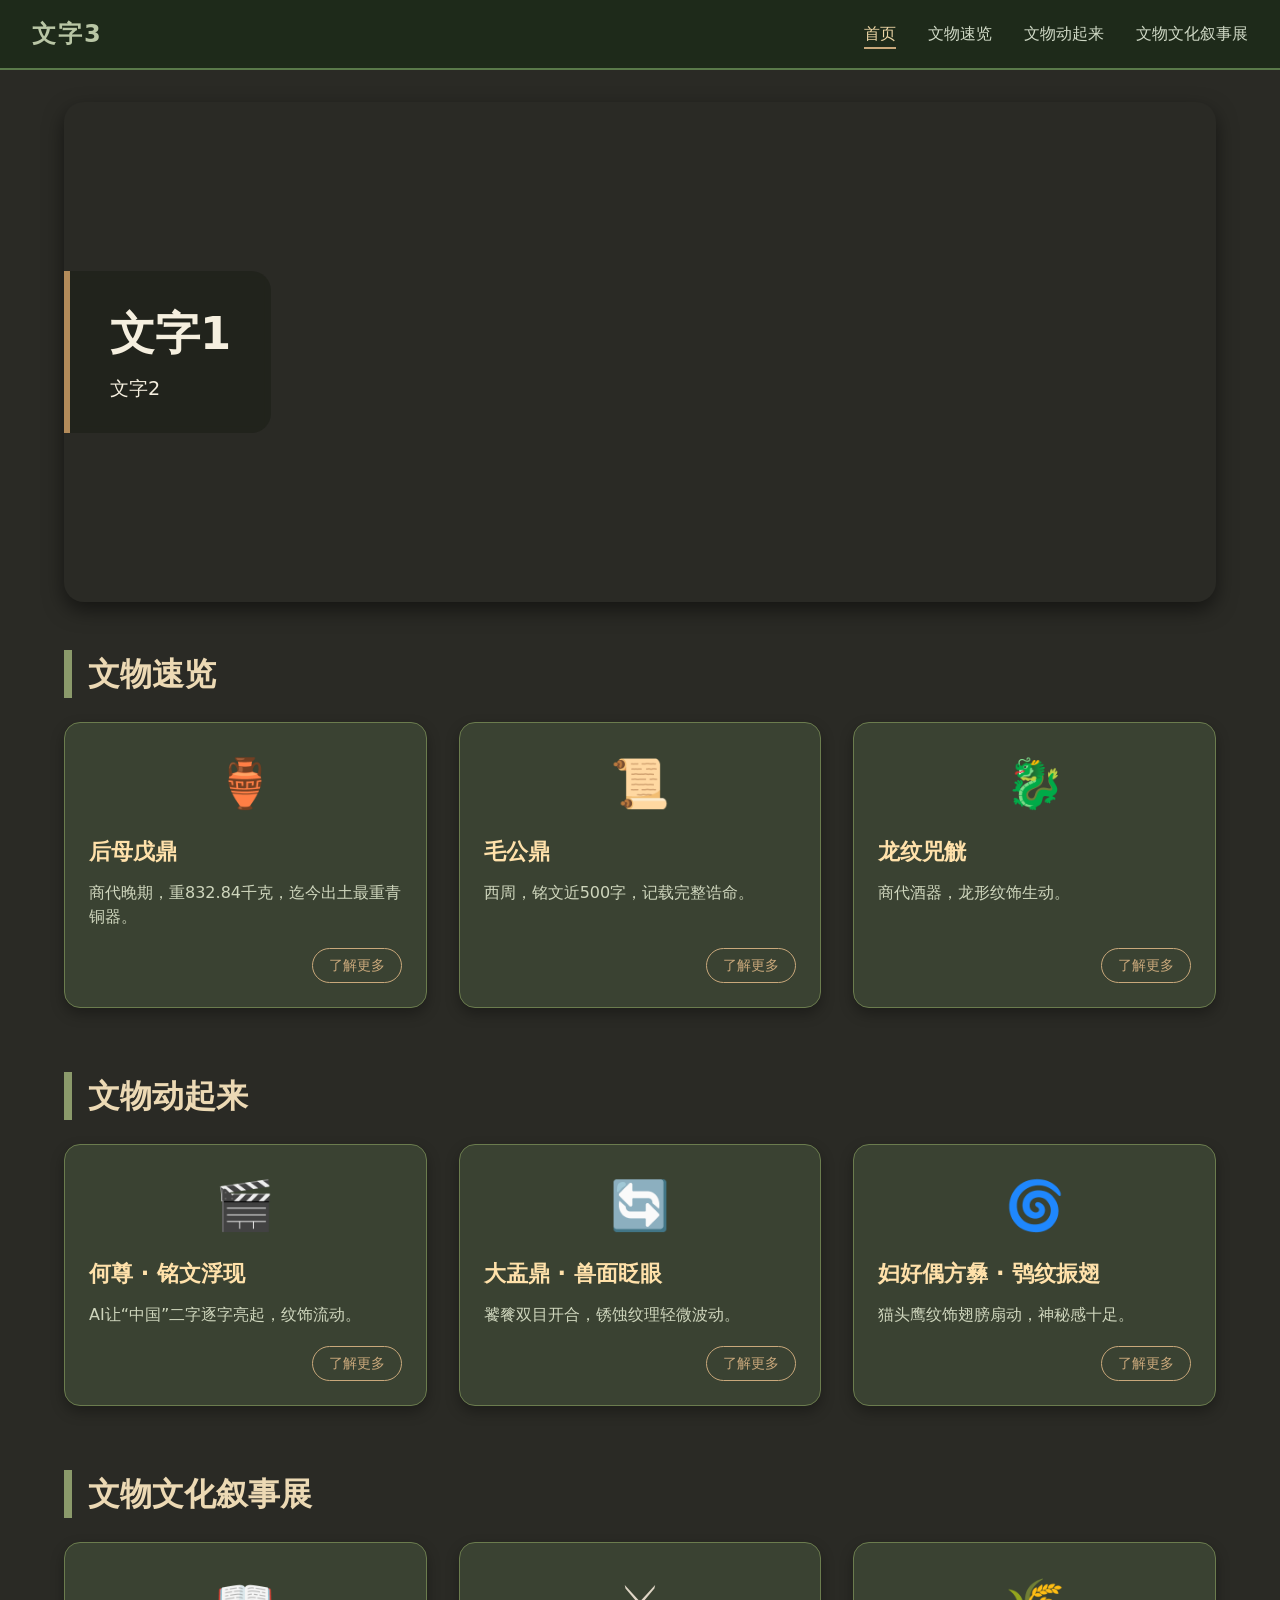
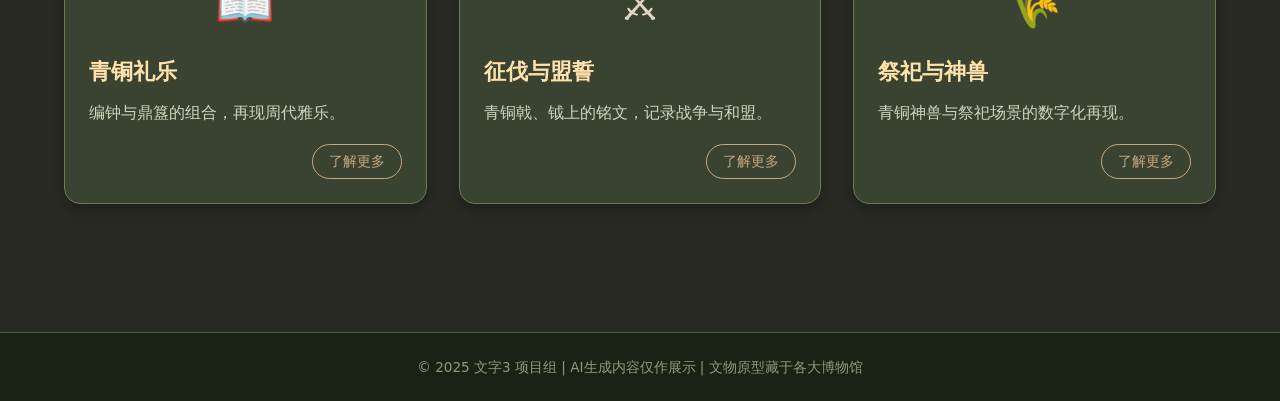
==== index.html @ 3810557e "Add files via upload" ====
<!DOCTYPE html>
<html lang="zh-CN">
<head>
    <meta charset="UTF-8">
    <meta name="viewport" content="width=device-width, initial-scale=1.0, user-scalable=yes">
    <title>文字3 | 青铜器AI活化</title>
    <link rel="stylesheet" href="css/style.css">
    <style>
        /* 临时内嵌样式确保导航栏立即生效，实际以外部CSS为准 */
        .navbar {
            display: flex;
            justify-content: space-between;
            align-items: center;
            background-color: #1e2a1a;
            padding: 1rem 2rem;
            color: #cfd8c5;
            flex-wrap: wrap;
            border-bottom: 2px solid #5a7a4a;
        }
        .logo {
            font-size: 1.5rem;
            font-weight: bold;
            letter-spacing: 2px;
            color: #b9c6a5;
        }
        .nav-links {
            display: flex;
            list-style: none;
            gap: 2rem;
        }
        .nav-links a {
            color: #cfd8c5;
            text-decoration: none;
            font-weight: 500;
            padding: 0.25rem 0;
            border-bottom: 2px solid transparent;
            transition: 0.2s;
        }
        .nav-links a:hover, .nav-links a.active {
            border-bottom-color: #c9a87b;
            color: #ecd5a5;
        }
        .hamburger {
            display: none;
            font-size: 1.8rem;
            cursor: pointer;
        }
        @media (max-width: 768px) {
            .nav-links {
                display: none;
                width: 100%;
                flex-direction: column;
                text-align: center;
                gap: 0.5rem;
                margin-top: 1rem;
            }
            .nav-links.active {
                display: flex;
            }
            .hamburger {
                display: block;
            }
        }
    </style>
</head>
<body>
    <header>
        <nav class="navbar">
            <div class="logo">文字3</div>
            <ul class="nav-links">
                <li><a href="index.html" class="active">首页</a></li>
                <li><a href="speed.html">文物速览</a></li>
                <li><a href="move.html">文物动起来</a></li>
                <li><a href="culture.html">文物文化叙事展</a></li>
            </ul>
            <div class="hamburger">☰</div>
        </nav>
    </header>

    <main>
        <section class="hero">
            <div class="hero-text-overlay">
                <h1>文字1</h1>
                <p>文字2</p>
            </div>
        </section>

        <section class="section-block">
            <h2 class="section-title">文物速览</h2>
            <div class="cards-grid">
                <div class="card">
                    <div class="card-img">🏺</div>
                    <h3>后母戊鼎</h3>
                    <p>商代晚期，重832.84千克，迄今出土最重青铜器。</p>
                    <a href="speed.html" class="btn-more">了解更多</a>
                </div>
                <div class="card">
                    <div class="card-img">📜</div>
                    <h3>毛公鼎</h3>
                    <p>西周，铭文近500字，记载完整诰命。</p>
                    <a href="speed.html" class="btn-more">了解更多</a>
                </div>
                <div class="card">
                    <div class="card-img">🐉</div>
                    <h3>龙纹兕觥</h3>
                    <p>商代酒器，龙形纹饰生动。</p>
                    <a href="speed.html" class="btn-more">了解更多</a>
                </div>
                <!-- 你可以继续添加更多卡片 -->
            </div>
        </section>

        <section class="section-block">
            <h2 class="section-title">文物动起来</h2>
            <div class="cards-grid">
                <div class="card">
                    <div class="card-img">🎬</div>
                    <h3>何尊 · 铭文浮现</h3>
                    <p>AI让“中国”二字逐字亮起，纹饰流动。</p>
                    <a href="move.html" class="btn-more">了解更多</a>
                </div>
                <div class="card">
                    <div class="card-img">🔄</div>
                    <h3>大盂鼎 · 兽面眨眼</h3>
                    <p>饕餮双目开合，锈蚀纹理轻微波动。</p>
                    <a href="move.html" class="btn-more">了解更多</a>
                </div>
                <div class="card">
                    <div class="card-img">🌀</div>
                    <h3>妇好偶方彝 · 鸮纹振翅</h3>
                    <p>猫头鹰纹饰翅膀扇动，神秘感十足。</p>
                    <a href="move.html" class="btn-more">了解更多</a>
                </div>
            </div>
        </section>

        <section class="section-block">
            <h2 class="section-title">文物文化叙事展</h2>
            <div class="cards-grid">
                <div class="card">
                    <div class="card-img">📖</div>
                    <h3>青铜礼乐</h3>
                    <p>编钟与鼎簋的组合，再现周代雅乐。</p>
                    <a href="culture.html" class="btn-more">了解更多</a>
                </div>
                <div class="card">
                    <div class="card-img">⚔️</div>
                    <h3>征伐与盟誓</h3>
                    <p>青铜戟、钺上的铭文，记录战争与和盟。</p>
                    <a href="culture.html" class="btn-more">了解更多</a>
                </div>
                <div class="card">
                    <div class="card-img">🌾</div>
                    <h3>祭祀与神兽</h3>
                    <p>青铜神兽与祭祀场景的数字化再现。</p>
                    <a href="culture.html" class="btn-more">了解更多</a>
                </div>
            </div>
        </section>
    </main>

    <footer>
        <p>© 2025 文字3 项目组 | AI生成内容仅作展示 | 文物原型藏于各大博物馆</p>
    </footer>

    <div id="videoModal" class="modal">
        <div class="modal-content">
            <span class="close">&times;</span>
            <div id="modal-body">信息加载中...</div>
        </div>
    </div>

    <script src="js/main.js"></script>
    <script>
        // 汉堡菜单功能
        document.querySelector('.hamburger')?.addEventListener('click', function() {
            document.querySelector('.nav-links').classList.toggle('active');
        });
    </script>
</body>
</html>
---- css/style.css ----
/* 全局重置与锈蚀青铜色调 */
* {
    margin: 0;
    padding: 0;
    box-sizing: border-box;
}

body {
    font-family: 'Segoe UI', Roboto, 'Noto Sans', system-ui, sans-serif;
    background-color: #2a2a25;
    color: #e0d6c6;
    line-height: 1.5;
    display: flex;
    flex-direction: column;
    min-height: 100vh;
}

main {
    flex: 1;
    max-width: 1200px;
    margin: 0 auto;
    padding: 2rem 1.5rem;
    width: 100%;
}

/* 导航栏 - 保证样式 */
.navbar {
    display: flex;
    justify-content: space-between;
    align-items: center;
    background-color: #1e2a1a;
    padding: 1rem 2rem;
    color: #cfd8c5;
    flex-wrap: wrap;
    border-bottom: 2px solid #5a7a4a;
}

.logo {
    font-size: 1.5rem;
    font-weight: bold;
    letter-spacing: 2px;
    color: #b9c6a5;
}

.nav-links {
    display: flex;
    list-style: none;
    gap: 2rem;
}

.nav-links a {
    color: #cfd8c5;
    text-decoration: none;
    font-weight: 500;
    padding: 0.25rem 0;
    border-bottom: 2px solid transparent;
    transition: 0.2s;
}

.nav-links a:hover,
.nav-links a.active {
    border-bottom-color: #c9a87b;
    color: #ecd5a5;
}

.hamburger {
    display: none;
    font-size: 1.8rem;
    cursor: pointer;
}

/* 主视觉 */
.hero {
    background-image: url('https://picsum.photos/id/104/1200/500');
    background-size: cover;
    background-position: center 30%;
    height: 500px;
    border-radius: 20px;
    position: relative;
    margin-bottom: 3rem;
    display: flex;
    align-items: center;
    box-shadow: 0 8px 20px rgba(0, 0, 0, 0.5);
}

.hero-text-overlay {
    background: rgba(30, 34, 25, 0.7);
    backdrop-filter: blur(3px);
    padding: 1.8rem 2.5rem;
    border-radius: 0 20px 20px 0;
    max-width: 500px;
    color: #f5efdf;
    border-left: 6px solid #b38b5a;
}

.hero-text-overlay h1 {
    font-size: 2.8rem;
    margin-bottom: 0.5rem;
}

.hero-text-overlay p {
    font-size: 1.2rem;
}

/* 板块通用样式 */
.section-block {
    margin-bottom: 4rem;
}

.section-title {
    font-size: 2rem;
    margin-bottom: 1.5rem;
    padding-left: 1rem;
    border-left: 8px solid #8b9a6b;
    color: #ecd9b4;
}

/* 卡片网格 */
.cards-grid {
    display: grid;
    grid-template-columns: repeat(auto-fill, minmax(280px, 1fr));
    gap: 2rem;
}

.card {
    background: #3a4232;
    border-radius: 1rem;
    padding: 1.5rem;
    transition: transform 0.2s, box-shadow 0.2s;
    box-shadow: 0 6px 14px rgba(0, 0, 0, 0.3);
    border: 1px solid #6b7c4e;
    display: flex;
    flex-direction: column;
}

.card:hover {
    transform: translateY(-5px);
    background: #4a5a3a;
}

.card-img {
    font-size: 3rem;
    margin-bottom: 1rem;
    text-align: center;
}

.card h3 {
    font-size: 1.4rem;
    margin-bottom: 0.75rem;
    color: #ffe1aa;
}

.card p {
    color: #cfd6bd;
    margin-bottom: 1.2rem;
    flex-grow: 1;
}

.btn-more {
    align-self: flex-end;
    background: none;
    border: 1px solid #c9a87b;
    color: #c9a87b;
    padding: 0.4rem 1rem;
    border-radius: 30px;
    cursor: pointer;
    font-size: 0.85rem;
    text-decoration: none;
    display: inline-block;
    transition: 0.2s;
    text-align: center;
}

.btn-more:hover {
    background-color: #c9a87b;
    color: #1e2a1a;
    border-color: #c9a87b;
}

/* 页脚 */
footer {
    text-align: center;
    padding: 1.5rem;
    background-color: #1a2215;
    color: #8f9a7a;
    font-size: 0.85rem;
    margin-top: 2rem;
    border-top: 1px solid #4f5e38;
}

/* 模态框 */
.modal {
    display: none;
    position: fixed;
    top: 0;
    left: 0;
    width: 100%;
    height: 100%;
    background-color: rgba(0, 0, 0, 0.85);
    align-items: center;
    justify-content: center;
    z-index: 1000;
}

.modal-content {
    background-color: #2c3222;
    border-radius: 1.5rem;
    width: 80%;
    max-width: 600px;
    padding: 1.5rem;
    color: #f0e4d5;
    position: relative;
    border: 1px solid #b38b5a;
}

.close {
    position: absolute;
    top: 0.5rem;
    right: 1rem;
    font-size: 2rem;
    cursor: pointer;
    color: #ffb882;
}

#modal-body {
    text-align: center;
    padding: 1rem;
}

/* 响应式 */
@media (max-width: 768px) {
    .nav-links {
        display: none;
        width: 100%;
        flex-direction: column;
        text-align: center;
        gap: 0.5rem;
        margin-top: 1rem;
    }

    .nav-links.active {
        display: flex;
    }

    .hamburger {
        display: block;
    }

    .hero {
        height: 300px;
    }

    .hero-text-overlay {
        padding: 1rem 1.5rem;
        max-width: 80%;
    }

    .hero-text-overlay h1 {
        font-size: 1.8rem;
    }

    .section-title {
        font-size: 1.6rem;
    }

    .cards-grid {
        grid-template-columns: 1fr;
    }

    .modal-content {
        width: 95%;
    }
}
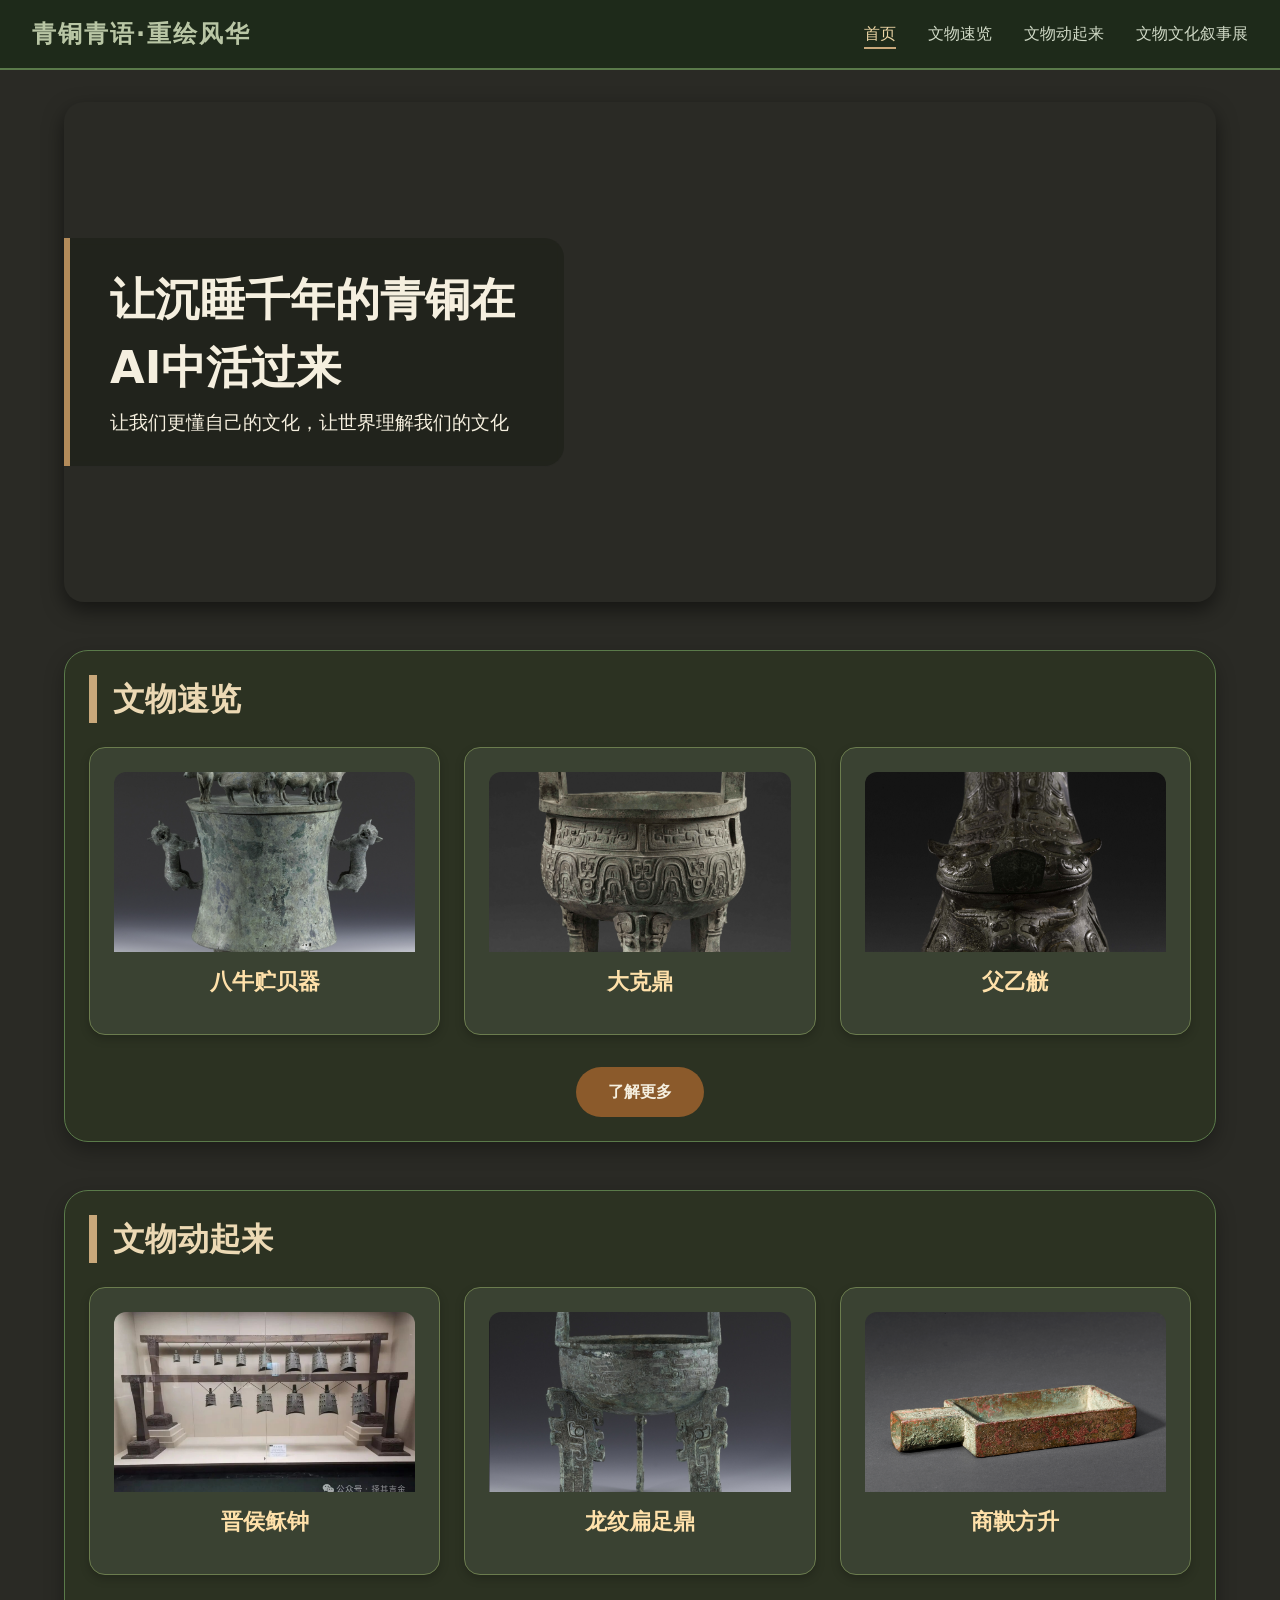
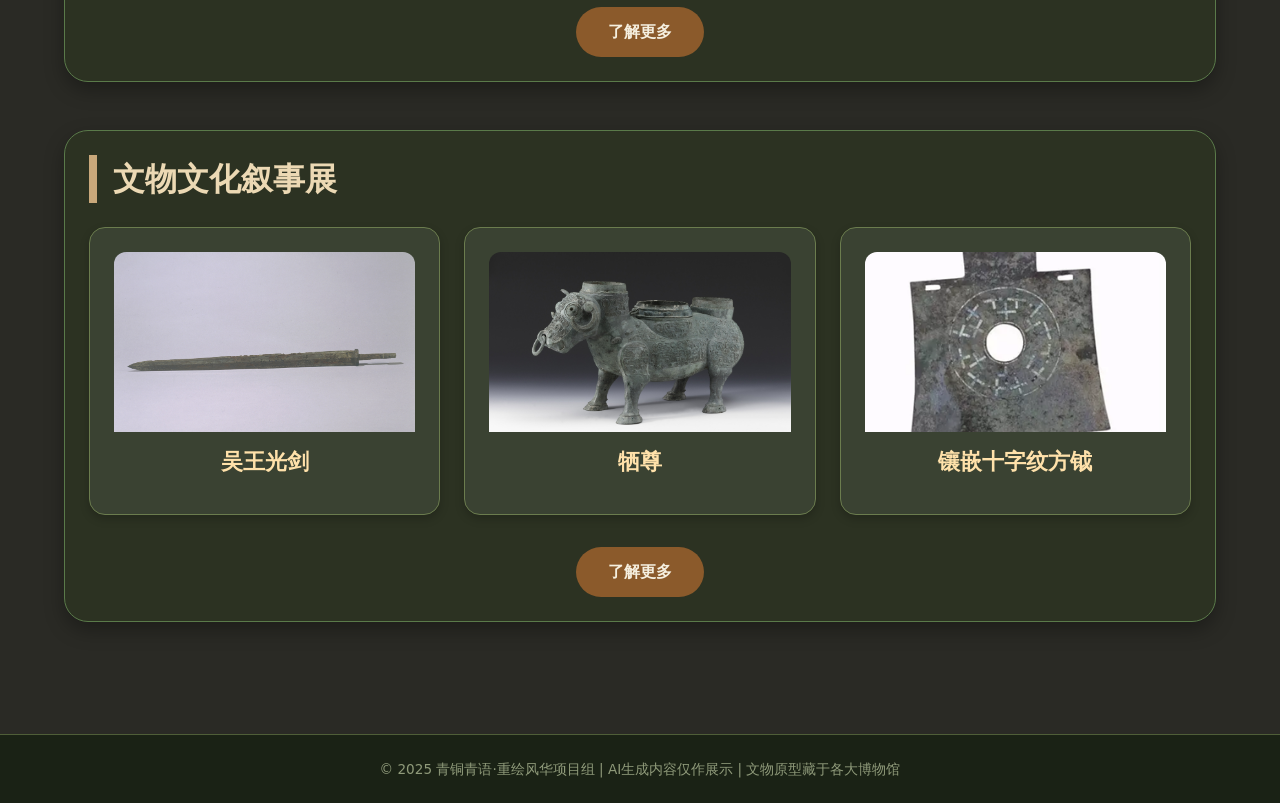
==== commit 2083fd0f: "添加文物动起来和文化叙事展的视频，完善详情页功能" ====
--- a/index.html
+++ b/index.html
@@ -3,70 +3,13 @@
 <head>
     <meta charset="UTF-8">
     <meta name="viewport" content="width=device-width, initial-scale=1.0, user-scalable=yes">
-    <title>文字3 | 青铜器AI活化</title>
+    <title>青铜青语·重绘风华 | 青铜器AI活化</title>
     <link rel="stylesheet" href="css/style.css">
-    <style>
-        /* 临时内嵌样式确保导航栏立即生效，实际以外部CSS为准 */
-        .navbar {
-            display: flex;
-            justify-content: space-between;
-            align-items: center;
-            background-color: #1e2a1a;
-            padding: 1rem 2rem;
-            color: #cfd8c5;
-            flex-wrap: wrap;
-            border-bottom: 2px solid #5a7a4a;
-        }
-        .logo {
-            font-size: 1.5rem;
-            font-weight: bold;
-            letter-spacing: 2px;
-            color: #b9c6a5;
-        }
-        .nav-links {
-            display: flex;
-            list-style: none;
-            gap: 2rem;
-        }
-        .nav-links a {
-            color: #cfd8c5;
-            text-decoration: none;
-            font-weight: 500;
-            padding: 0.25rem 0;
-            border-bottom: 2px solid transparent;
-            transition: 0.2s;
-        }
-        .nav-links a:hover, .nav-links a.active {
-            border-bottom-color: #c9a87b;
-            color: #ecd5a5;
-        }
-        .hamburger {
-            display: none;
-            font-size: 1.8rem;
-            cursor: pointer;
-        }
-        @media (max-width: 768px) {
-            .nav-links {
-                display: none;
-                width: 100%;
-                flex-direction: column;
-                text-align: center;
-                gap: 0.5rem;
-                margin-top: 1rem;
-            }
-            .nav-links.active {
-                display: flex;
-            }
-            .hamburger {
-                display: block;
-            }
-        }
-    </style>
 </head>
 <body>
     <header>
         <nav class="navbar">
-            <div class="logo">文字3</div>
+            <div class="logo">青铜青语·重绘风华</div>
             <ul class="nav-links">
                 <li><a href="index.html" class="active">首页</a></li>
                 <li><a href="speed.html">文物速览</a></li>
@@ -78,89 +21,83 @@
     </header>
 
     <main>
+        <!-- 主视觉区域 -->
         <section class="hero">
             <div class="hero-text-overlay">
-                <h1>文字1</h1>
-                <p>文字2</p>
+                <h1>让沉睡千年的青铜在AI中活过来</h1>
+                <p>让我们更懂自己的文化，让世界理解我们的文化</p>
             </div>
         </section>
 
-        <section class="section-block">
+        <!-- 文物速览 板块（大卡片） -->
+        <div class="section-card">
             <h2 class="section-title">文物速览</h2>
-            <div class="cards-grid">
+            <div class="inner-cards-grid">
                 <div class="card">
-                    <div class="card-img">🏺</div>
-                    <h3>后母戊鼎</h3>
-                    <p>商代晚期，重832.84千克，迄今出土最重青铜器。</p>
-                    <a href="speed.html" class="btn-more">了解更多</a>
+                    <img src="assets/images/八牛贮贝器/八牛贮贝器主图.png" alt="八牛贮贝器" class="card-img-real">
+                    <h3>八牛贮贝器</h3>
                 </div>
                 <div class="card">
-                    <div class="card-img">📜</div>
-                    <h3>毛公鼎</h3>
-                    <p>西周，铭文近500字，记载完整诰命。</p>
-                    <a href="speed.html" class="btn-more">了解更多</a>
+                    <img src="assets/images/大克鼎/大克鼎主图.jpg" alt="大克鼎" class="card-img-real">
+                    <h3>大克鼎</h3>
                 </div>
                 <div class="card">
-                    <div class="card-img">🐉</div>
-                    <h3>龙纹兕觥</h3>
-                    <p>商代酒器，龙形纹饰生动。</p>
-                    <a href="speed.html" class="btn-more">了解更多</a>
+                    <img src="assets/images/父乙觥/父乙觥主图.jpg" alt="父乙觥" class="card-img-real">
+                    <h3>父乙觥</h3>
                 </div>
-                <!-- 你可以继续添加更多卡片 -->
             </div>
-        </section>
+            <div class="more-btn-wrapper">
+                <a href="speed.html" class="btn-more-large">了解更多</a>
+            </div>
+        </div>
 
-        <section class="section-block">
+        <!-- 文物动起来 板块（大卡片） -->
+        <div class="section-card">
             <h2 class="section-title">文物动起来</h2>
-            <div class="cards-grid">
+            <div class="inner-cards-grid">
                 <div class="card">
-                    <div class="card-img">🎬</div>
-                    <h3>何尊 · 铭文浮现</h3>
-                    <p>AI让“中国”二字逐字亮起，纹饰流动。</p>
-                    <a href="move.html" class="btn-more">了解更多</a>
+                    <img src="assets/images/晋侯稣钟/晋侯稣钟主图.jpg" alt="晋侯稣钟" class="card-img-real">
+                    <h3>晋侯稣钟</h3>
                 </div>
                 <div class="card">
-                    <div class="card-img">🔄</div>
-                    <h3>大盂鼎 · 兽面眨眼</h3>
-                    <p>饕餮双目开合，锈蚀纹理轻微波动。</p>
-                    <a href="move.html" class="btn-more">了解更多</a>
+                    <img src="assets/images/龙纹扁足鼎/龙纹扁足鼎主图.png" alt="龙纹扁足鼎" class="card-img-real">
+                    <h3>龙纹扁足鼎</h3>
                 </div>
                 <div class="card">
-                    <div class="card-img">🌀</div>
-                    <h3>妇好偶方彝 · 鸮纹振翅</h3>
-                    <p>猫头鹰纹饰翅膀扇动，神秘感十足。</p>
-                    <a href="move.html" class="btn-more">了解更多</a>
+                    <img src="assets/images/商鞅方升/商鞅方升主图.jpg" alt="商鞅方升" class="card-img-real">
+                    <h3>商鞅方升</h3>
                 </div>
             </div>
-        </section>
+            <div class="more-btn-wrapper">
+                <a href="move.html" class="btn-more-large">了解更多</a>
+            </div>
+        </div>
 
-        <section class="section-block">
+        <!-- 文物文化叙事展 板块（大卡片） -->
+        <div class="section-card">
             <h2 class="section-title">文物文化叙事展</h2>
-            <div class="cards-grid">
+            <div class="inner-cards-grid">
                 <div class="card">
-                    <div class="card-img">📖</div>
-                    <h3>青铜礼乐</h3>
-                    <p>编钟与鼎簋的组合，再现周代雅乐。</p>
-                    <a href="culture.html" class="btn-more">了解更多</a>
+                    <img src="assets/images/吴王光剑/吴王光剑主图.jpg" alt="吴王光剑" class="card-img-real">
+                    <h3>吴王光剑</h3>
                 </div>
                 <div class="card">
-                    <div class="card-img">⚔️</div>
-                    <h3>征伐与盟誓</h3>
-                    <p>青铜戟、钺上的铭文，记录战争与和盟。</p>
-                    <a href="culture.html" class="btn-more">了解更多</a>
+                    <img src="assets/images/牺尊/牺尊主图.jpg" alt="牺尊" class="card-img-real">
+                    <h3>牺尊</h3>
                 </div>
                 <div class="card">
-                    <div class="card-img">🌾</div>
-                    <h3>祭祀与神兽</h3>
-                    <p>青铜神兽与祭祀场景的数字化再现。</p>
-                    <a href="culture.html" class="btn-more">了解更多</a>
+                    <img src="assets/images/镶嵌十字纹方钺/镶嵌十字纹方钺主图.png" alt="镶嵌十字纹方钺" class="card-img-real">
+                    <h3>镶嵌十字纹方钺</h3>
                 </div>
             </div>
-        </section>
+            <div class="more-btn-wrapper">
+                <a href="culture.html" class="btn-more-large">了解更多</a>
+            </div>
+        </div>
     </main>
 
     <footer>
-        <p>© 2025 文字3 项目组 | AI生成内容仅作展示 | 文物原型藏于各大博物馆</p>
+        <p>© 2025 青铜青语·重绘风华项目组 | AI生成内容仅作展示 | 文物原型藏于各大博物馆</p>
     </footer>
 
     <div id="videoModal" class="modal">
@@ -172,7 +109,6 @@
 
     <script src="js/main.js"></script>
     <script>
-        // 汉堡菜单功能
         document.querySelector('.hamburger')?.addEventListener('click', function() {
             document.querySelector('.nav-links').classList.toggle('active');
         });
--- a/css/style.css
+++ b/css/style.css
@@ -23,7 +23,7 @@
     width: 100%;
 }
 
-/* 导航栏 - 保证样式 */
+/* 导航栏 */
 .navbar {
     display: flex;
     justify-content: space-between;
@@ -69,7 +69,7 @@
     cursor: pointer;
 }
 
-/* 主视觉 */
+/* 主视觉区域 */
 .hero {
     background-image: url('https://picsum.photos/id/104/1200/500');
     background-size: cover;
@@ -102,11 +102,7 @@
     font-size: 1.2rem;
 }
 
-/* 板块通用样式 */
-.section-block {
-    margin-bottom: 4rem;
-}
-
+/* 板块标题 */
 .section-title {
     font-size: 2rem;
     margin-bottom: 1.5rem;
@@ -115,13 +111,14 @@
     color: #ecd9b4;
 }
 
-/* 卡片网格 */
+/* 卡片网格（通用，用于列表页等） */
 .cards-grid {
     display: grid;
     grid-template-columns: repeat(auto-fill, minmax(280px, 1fr));
     gap: 2rem;
 }
 
+/* 基础卡片样式 */
 .card {
     background: #3a4232;
     border-radius: 1rem;
@@ -148,6 +145,7 @@
     font-size: 1.4rem;
     margin-bottom: 0.75rem;
     color: #ffe1aa;
+    text-align: center;
 }
 
 .card p {
@@ -156,6 +154,7 @@
     flex-grow: 1;
 }
 
+/* 小卡片内的了解更多按钮（原本的） */
 .btn-more {
     align-self: flex-end;
     background: none;
@@ -227,7 +226,182 @@
     padding: 1rem;
 }
 
-/* 响应式 */
+/* ========== 首页大卡片（板块容器）样式 ========== */
+.section-card {
+    background: #2c3222;
+    border-radius: 1.5rem;
+    padding: 1.5rem;
+    margin-bottom: 3rem;
+    border: 1px solid #5a7a4a;
+    box-shadow: 0 8px 20px rgba(0, 0, 0, 0.3);
+    transition: transform 0.2s;
+}
+
+.section-card:hover {
+    transform: translateY(-3px);
+}
+
+.section-card .section-title {
+    margin-top: 0;
+    margin-bottom: 1.5rem;
+    border-left-color: #c9a87b;
+}
+
+/* 内层小卡片网格：三个小卡片并排 */
+.inner-cards-grid {
+    display: grid;
+    grid-template-columns: repeat(3, 1fr);
+    gap: 1.5rem;
+}
+
+.inner-cards-grid .card {
+    background: #3a4232;
+    border: 1px solid #6b7c4e;
+    box-shadow: 0 4px 10px rgba(0, 0, 0, 0.2);
+    transition: transform 0.2s;
+}
+
+.inner-cards-grid .card:hover {
+    transform: translateY(-5px);
+    background: #4a5a3a;
+}
+
+/* 大卡片底部的“了解更多”按钮容器 */
+.more-btn-wrapper {
+    text-align: center;
+    margin-top: 2rem;
+}
+
+/* 大按钮样式（也用于翻译按钮） */
+.btn-more-large {
+    display: inline-block;
+    background-color: #8b5a2b;
+    color: #f5efdf;
+    text-decoration: none;
+    padding: 0.8rem 2rem;
+    border-radius: 40px;
+    font-weight: bold;
+    font-size: 1rem;
+    transition: background 0.2s, transform 0.1s;
+    border: none;
+    cursor: pointer;
+}
+
+.btn-more-large:hover {
+    background-color: #6e451f;
+    transform: scale(1.02);
+}
+
+/* 小卡片中的真实图片样式（用于首页和列表页） */
+.card-img-real {
+    width: 100%;
+    height: 180px;
+    object-fit: cover;
+    border-radius: 12px 12px 0 0;
+    margin-bottom: 0.8rem;
+    background-color: #2c3222;
+}
+
+/* 详情页样式 */
+.detail-main {
+    max-width: 900px;
+    margin: 0 auto;
+}
+
+.back-btn {
+    background: #8b5a2b;
+    border: none;
+    color: white;
+    padding: 0.5rem 1rem;
+    border-radius: 30px;
+    cursor: pointer;
+    margin-bottom: 2rem;
+    font-size: 1rem;
+}
+
+.back-btn:hover {
+    background: #6e451f;
+}
+
+.detail-title {
+    text-align: center;
+    font-size: 2.5rem;
+    margin-bottom: 2rem;
+    color: #ecd9b4;
+}
+
+.detail-media-placeholder {
+    background-color: #2c3222;
+    border-radius: 1rem;
+    padding: 3rem;
+    text-align: center;
+    font-size: 1.2rem;
+    color: #b9c6a5;
+    margin-bottom: 2rem;
+    border: 2px dashed #8b9a6b;
+}
+
+.detail-text {
+    background: #3a4232;
+    padding: 1.5rem;
+    border-radius: 1rem;
+    line-height: 1.8;
+    font-size: 1.1rem;
+    margin-bottom: 2rem;
+}
+
+.other-buttons {
+    margin-top: 2rem;
+    padding: 1rem;
+    background: #1e2a1a;
+    border-radius: 1rem;
+    text-align: center;
+}
+
+.other-buttons h3 {
+    margin-bottom: 1rem;
+}
+
+.btn-group {
+    display: flex;
+    gap: 1rem;
+    justify-content: center;
+    flex-wrap: wrap;
+}
+
+.other-btn {
+    background: #5a7a4a;
+    color: #f5efdf;
+    text-decoration: none;
+    padding: 0.6rem 1.2rem;
+    border-radius: 40px;
+    transition: 0.2s;
+}
+
+.other-btn:hover {
+    background: #8b9a6b;
+    color: #1e2a1a;
+}
+
+/* 详情页图片样式（身份证、档案） */
+.detail-img {
+    max-width: 100%;
+    height: auto;
+    border-radius: 12px;
+    margin-top: 0.5rem;
+    box-shadow: 0 4px 12px rgba(0, 0, 0, 0.2);
+}
+
+.detail-section {
+    margin-bottom: 2rem;
+}
+
+.translate-btn-wrapper {
+    text-align: center;
+    margin: 2rem 0;
+}
+
+/* ========== 响应式设计 ========== */
 @media (max-width: 768px) {
     .nav-links {
         display: none;
@@ -270,4 +444,19 @@
     .modal-content {
         width: 95%;
     }
+
+    /* 内层小卡片在移动端变为单列 */
+    .inner-cards-grid {
+        grid-template-columns: 1fr;
+        gap: 1rem;
+    }
+
+    .btn-more-large {
+        padding: 0.6rem 1.5rem;
+        font-size: 0.9rem;
+    }
+
+    .detail-title {
+        font-size: 1.8rem;
+    }
 }
